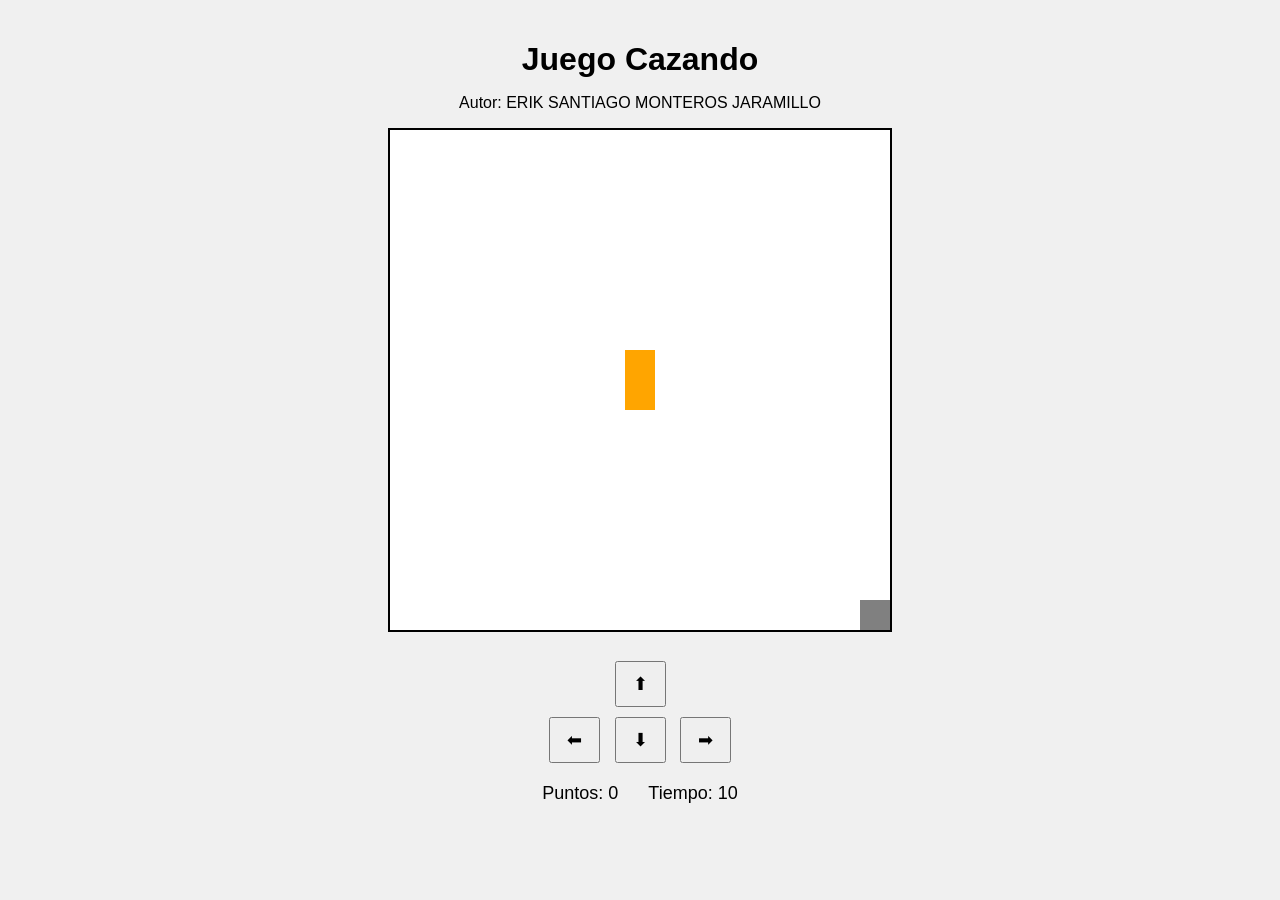
==== cazando.html @ fe37938d "mover botones complementarios" ====
<!DOCTYPE html>
<html>
<head>
  <title>Juego Cazando</title>
  <link rel="stylesheet" href="cazando.css"/>

</head>
<body onload="iniciarJuego()">

  <h1>Juego Cazando</h1>
  <p>Autor: ERIK SANTIAGO MONTEROS JARAMILLO</p>
  <canvas width="500px" height="500px" id="areaJuego"></canvas>
  


  <div class="controles">
    <button onclick="moverArriba()">⬆</button>
    <br>
    <button onclick="moverIzquierda()">⬅</button>
    <button onclick="moverAbajo()">⬇</button>
    <button onclick="moverDerecha()">➡</button>
  </div>


  <div class="panel">
    <span>Puntos: <span id="puntos">0</span></span>
    <span>Tiempo: <span id="tiempo">10</span></span>
  </div>

  <p id="mensaje"></p>
  
  <script src="cazando.js"></script>

</body>
</html>
---- cazando.css ----
body {
  text-align: center;
  font-family: Arial, sans-serif;
  background: #f0f0f0;
  margin: 0;
  padding: 20px;
}

h1 {
  margin-bottom: 5px;
}

.panel {
  margin: 15px 0;
  font-size: 18px;
  display: flex;
  justify-content: center;
  gap: 30px;
}

canvas {
  background: white;
  border: 2px solid black;
}

.controles {
  margin-top: 20px;
}

button {
  margin: 5px;
  padding: 10px 16px;
  font-size: 18px;
  cursor: pointer;
}

#mensaje {
  font-size: 20px;
  font-weight: bold;
  color: darkred;
  margin-top: 15px;
}
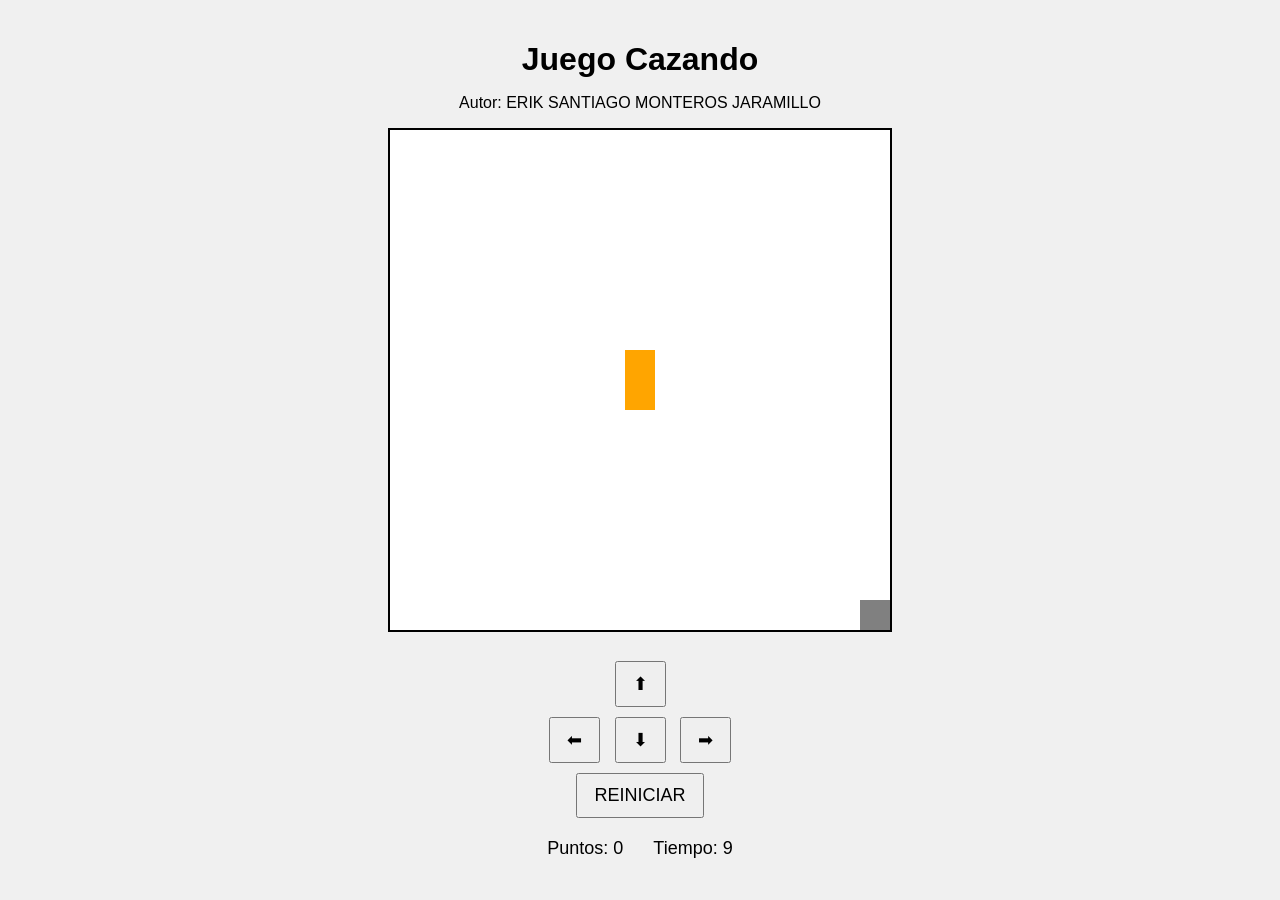
==== commit ff294125: "parte 6, botón reiniciar juego" ====
--- a/cazando.html
+++ b/cazando.html
@@ -14,11 +14,14 @@
 
 
   <div class="controles">
+    
     <button onclick="moverArriba()">⬆</button>
     <br>
     <button onclick="moverIzquierda()">⬅</button>
     <button onclick="moverAbajo()">⬇</button>
     <button onclick="moverDerecha()">➡</button>
+    <br>
+    <button onclick="reiniciarJuego()">REINICIAR</button>
   </div>
 
 
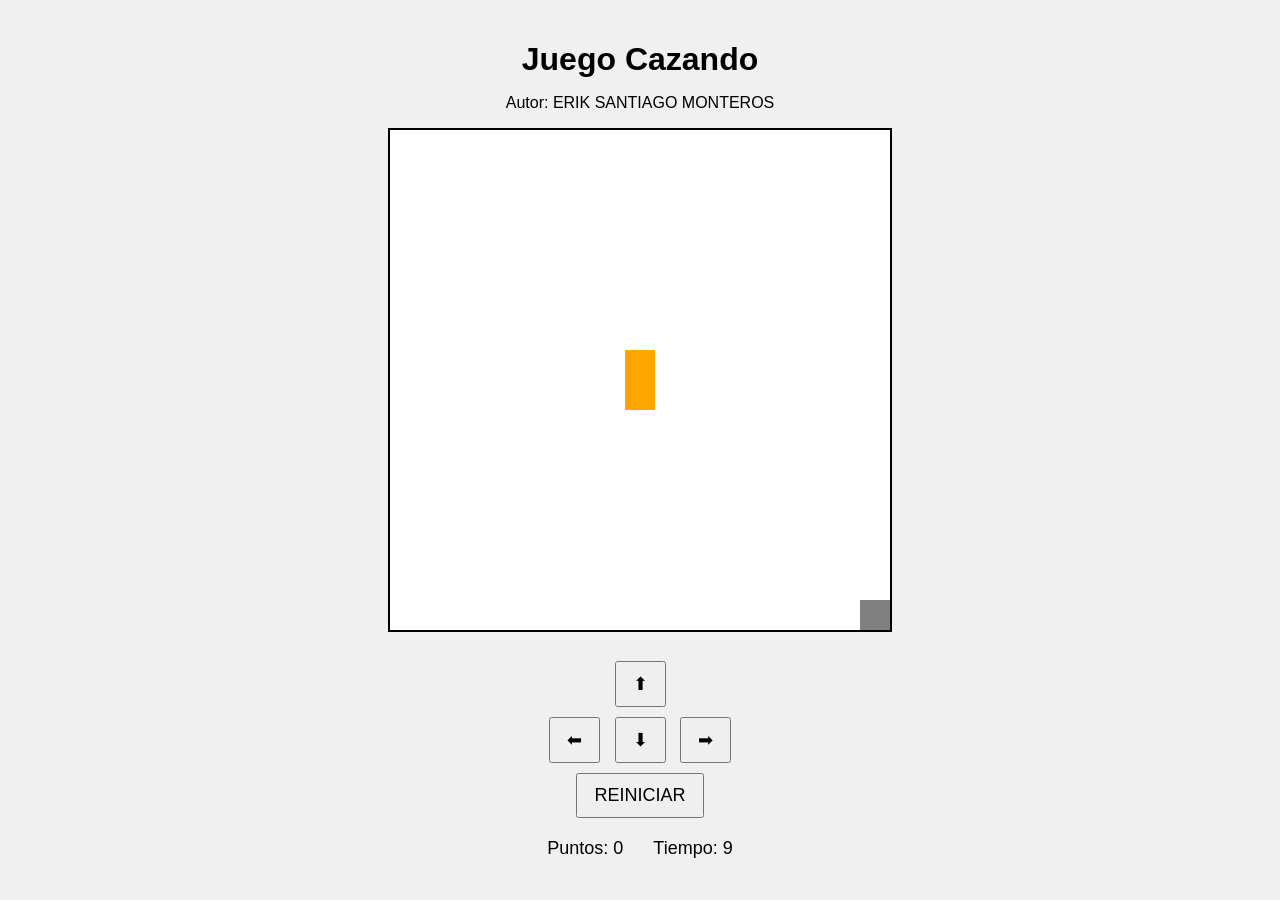
==== commit 62d9b356: "revision" ====
--- a/cazando.html
+++ b/cazando.html
@@ -8,7 +8,7 @@
 <body onload="iniciarJuego()">
 
   <h1>Juego Cazando</h1>
-  <p>Autor: ERIK SANTIAGO MONTEROS JARAMILLO</p>
+  <p>Autor: ERIK SANTIAGO MONTEROS</p>
   <canvas width="500px" height="500px" id="areaJuego"></canvas>
   
 
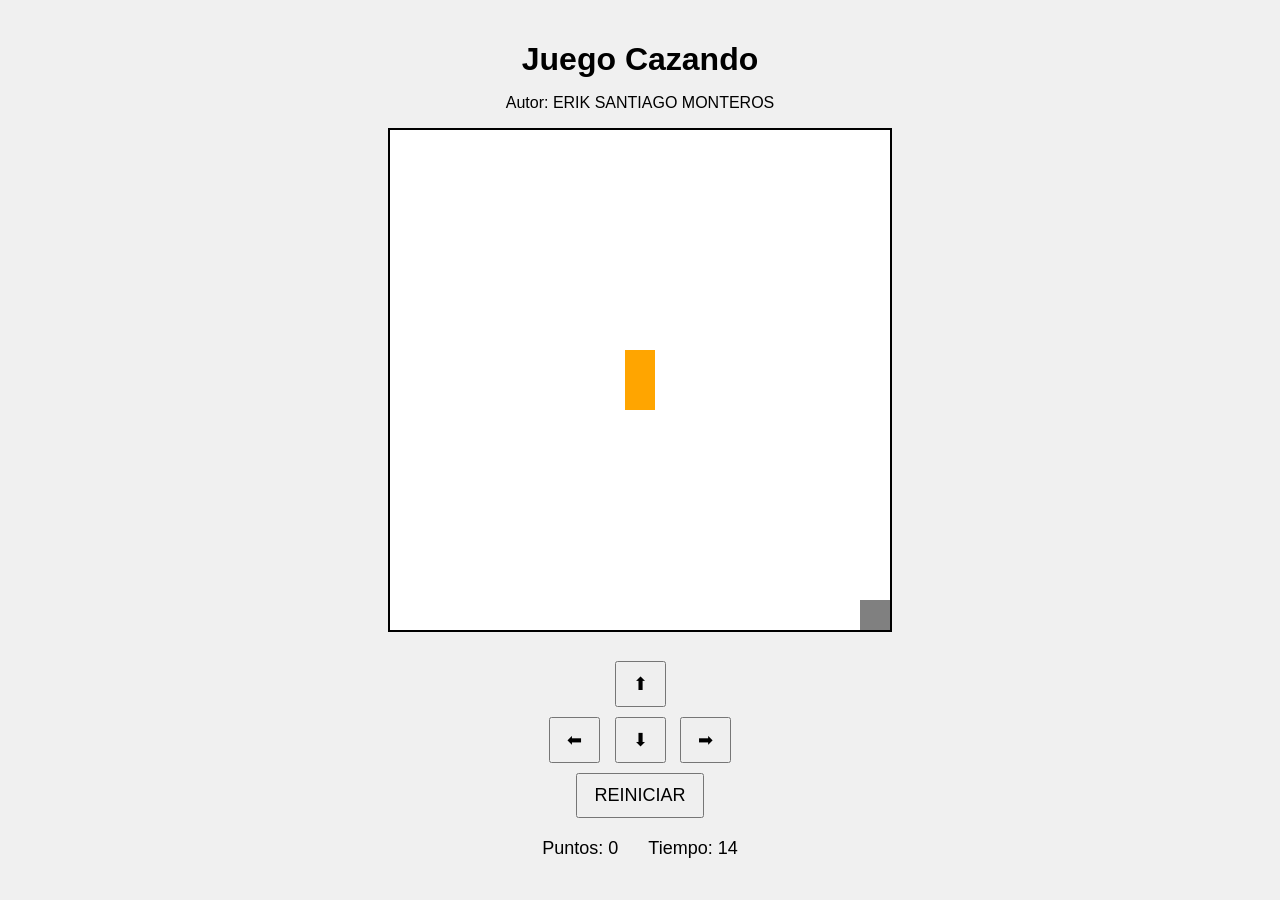
==== commit f00f5742: "modificacion" ====
--- a/cazando.html
+++ b/cazando.html
@@ -27,7 +27,7 @@
 
   <div class="panel">
     <span>Puntos: <span id="puntos">0</span></span>
-    <span>Tiempo: <span id="tiempo">10</span></span>
+    <span>Tiempo: <span id="tiempo">15</span></span>
   </div>
 
   <p id="mensaje"></p>
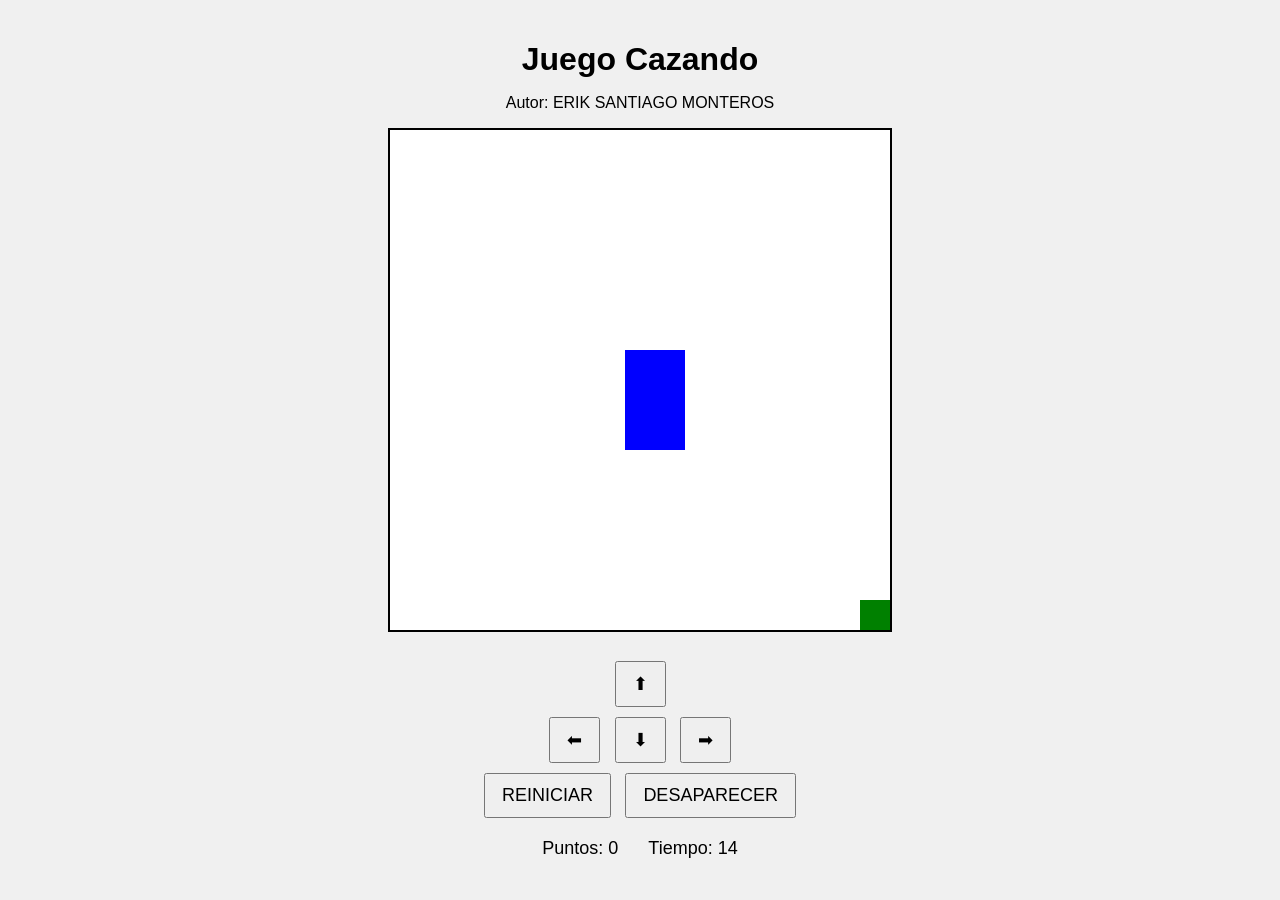
==== commit 3f650c6d: "evaluacion" ====
--- a/cazando.html
+++ b/cazando.html
@@ -22,6 +22,7 @@
     <button onclick="moverDerecha()">➡</button>
     <br>
     <button onclick="reiniciarJuego()">REINICIAR</button>
+    <button onclick="desaparecerPersonaje()">DESAPARECER</button>
   </div>
 
 
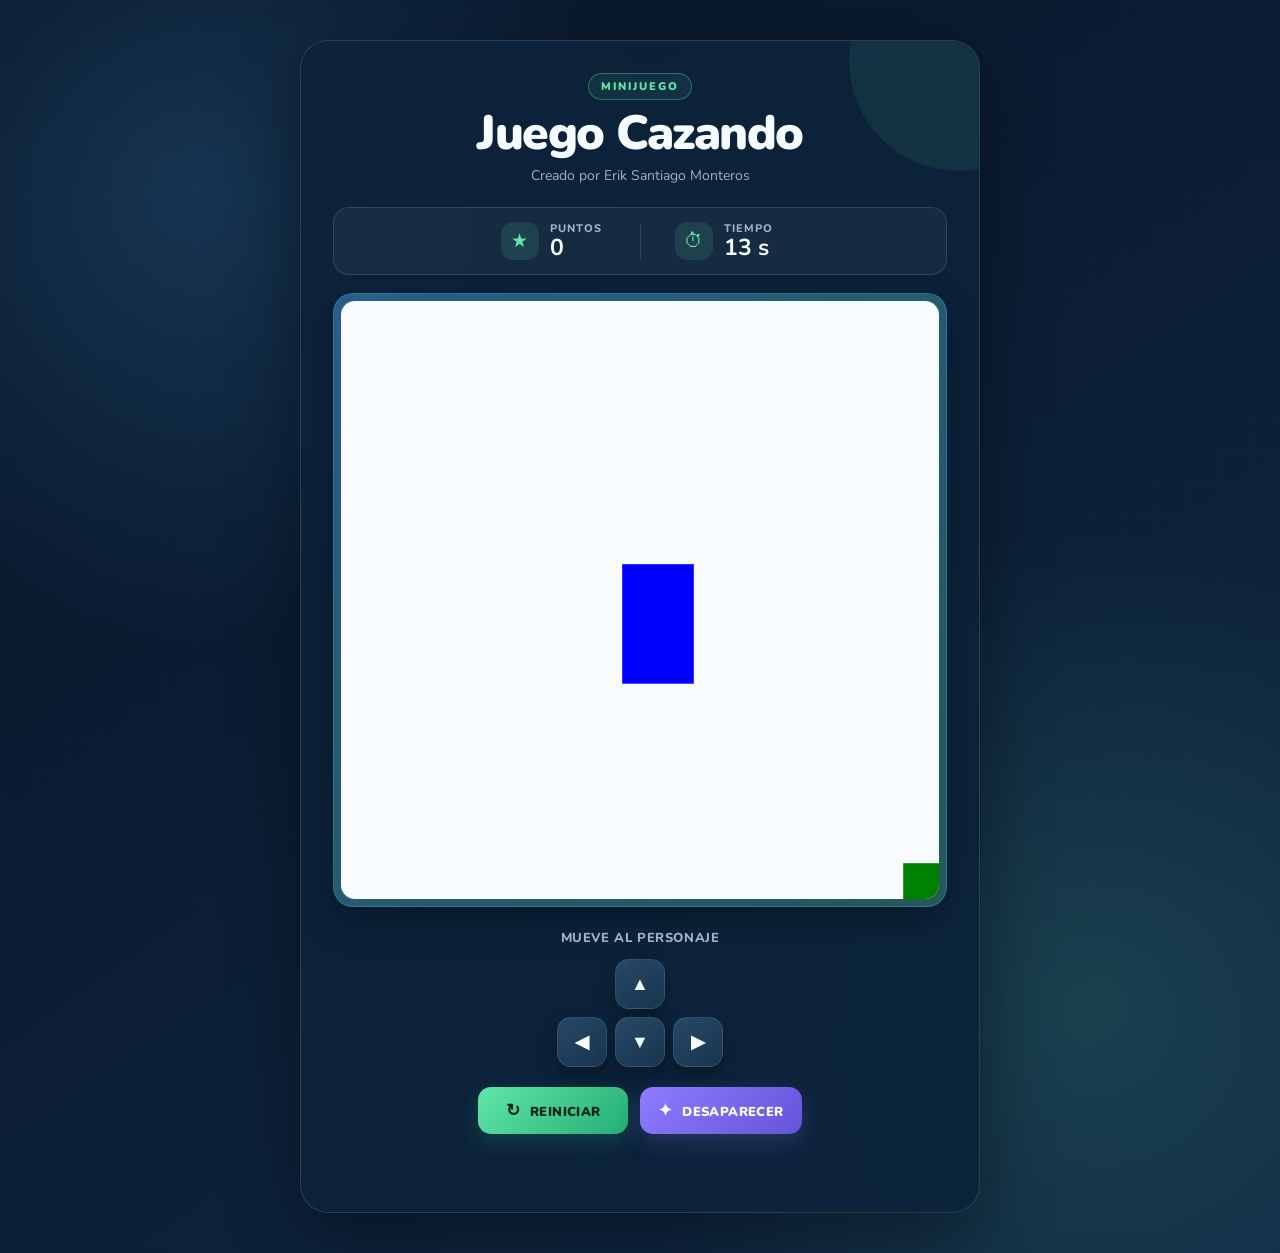
==== commit 6e28f9a2: "commit 1" ====
--- a/cazando.html
+++ b/cazando.html
@@ -1,39 +1,51 @@
 <!DOCTYPE html>
-<html>
+<html lang="es">
 <head>
+  <meta charset="UTF-8">
+  <meta name="viewport" content="width=device-width, initial-scale=1.0">
   <title>Juego Cazando</title>
-  <link rel="stylesheet" href="cazando.css"/>
-
+  <link rel="stylesheet" href="cazando.css">
 </head>
 <body onload="iniciarJuego()">
+  <main class="juego">
+    <header class="encabezado">
+      <span class="etiqueta">MINIJUEGO</span>
+      <h1>Juego Cazando</h1>
+      <p class="autor">Creado por Erik Santiago Monteros</p>
+    </header>
 
-  <h1>Juego Cazando</h1>
-  <p>Autor: ERIK SANTIAGO MONTEROS</p>
-  <canvas width="500px" height="500px" id="areaJuego"></canvas>
-  
+    <section class="panel" aria-label="Marcador del juego">
+      <div class="dato">
+        <span class="dato-icono">★</span>
+        <div><span class="dato-titulo">Puntos</span><strong id="puntos">0</strong></div>
+      </div>
+      <div class="separador"></div>
+      <div class="dato">
+        <span class="dato-icono">⏱</span>
+        <div><span class="dato-titulo">Tiempo</span><strong><span id="tiempo">15</span> s</strong></div>
+      </div>
+    </section>
 
+    <div class="tablero">
+      <canvas width="500" height="500" id="areaJuego">Tu navegador no puede mostrar este juego.</canvas>
+    </div>
 
-  <div class="controles">
-    
-    <button onclick="moverArriba()">⬆</button>
-    <br>
-    <button onclick="moverIzquierda()">⬅</button>
-    <button onclick="moverAbajo()">⬇</button>
-    <button onclick="moverDerecha()">➡</button>
-    <br>
-    <button onclick="reiniciarJuego()">REINICIAR</button>
-    <button onclick="desaparecerPersonaje()">DESAPARECER</button>
-  </div>
+    <section class="controles" aria-label="Controles del juego">
+      <p class="instruccion">Mueve al personaje</p>
+      <div class="direcciones">
+        <button class="boton-direccion arriba" onclick="moverArriba()" aria-label="Mover arriba">▲</button>
+        <button class="boton-direccion izquierda" onclick="moverIzquierda()" aria-label="Mover a la izquierda">◀</button>
+        <button class="boton-direccion abajo" onclick="moverAbajo()" aria-label="Mover abajo">▼</button>
+        <button class="boton-direccion derecha" onclick="moverDerecha()" aria-label="Mover a la derecha">▶</button>
+      </div>
+      <div class="acciones">
+        <button class="boton-accion reiniciar" onclick="reiniciarJuego()"><span>↻</span> Reiniciar</button>
+        <button class="boton-accion desaparecer" onclick="desaparecerPersonaje()"><span>✦</span> Desaparecer</button>
+      </div>
+    </section>
 
-
-  <div class="panel">
-    <span>Puntos: <span id="puntos">0</span></span>
-    <span>Tiempo: <span id="tiempo">15</span></span>
-  </div>
-
-  <p id="mensaje"></p>
-  
+    <p id="mensaje" role="status" aria-live="polite"></p>
+  </main>
   <script src="cazando.js"></script>
-
 </body>
 </html>
--- a/cazando.css
+++ b/cazando.css
@@ -1,42 +1,240 @@
+@import url("https://fonts.googleapis.com/css2?family=Nunito:wght@400;600;700;800;900&display=swap");
+
+:root {
+  --fondo-oscuro: #071426;
+  --fondo-medio: #102945;
+  --tarjeta: rgba(13, 35, 59, 0.92);
+  --borde: rgba(255, 255, 255, 0.12);
+  --texto: #f6fbff;
+  --texto-suave: #9eb2c8;
+  --verde: #62e6a7;
+  --verde-oscuro: #24ae76;
+  --morado: #8d7cff;
+  --rojo: #ff6b7a;
+  --sombra: 0 24px 70px rgba(0, 0, 0, 0.38);
+}
+
+* { box-sizing: border-box; }
+
 body {
+  min-height: 100vh;
+  margin: 0;
+  padding: 40px 18px;
+  display: grid;
+  place-items: center;
+  color: var(--texto);
+  font-family: "Nunito", Arial, sans-serif;
   text-align: center;
-  font-family: Arial, sans-serif;
-  background: #f0f0f0;
+  background:
+    radial-gradient(circle at 15% 15%, rgba(85, 184, 255, 0.18), transparent 30%),
+    radial-gradient(circle at 85% 80%, rgba(98, 230, 167, 0.14), transparent 32%),
+    linear-gradient(145deg, var(--fondo-oscuro), var(--fondo-medio));
+}
+
+body::before {
+  content: "";
+  position: fixed;
+  inset: 0;
+  pointer-events: none;
+  opacity: 0.22;
+  background-image:
+    linear-gradient(rgba(255, 255, 255, 0.035) 1px, transparent 1px),
+    linear-gradient(90deg, rgba(255, 255, 255, 0.035) 1px, transparent 1px);
+  background-size: 32px 32px;
+}
+
+.juego {
+  position: relative;
+  width: min(100%, 680px);
+  padding: 32px;
+  overflow: hidden;
+  border: 1px solid var(--borde);
+  border-radius: 28px;
+  background: var(--tarjeta);
+  box-shadow: var(--sombra);
+  backdrop-filter: blur(12px);
+}
+
+.juego::after {
+  content: "";
+  position: absolute;
+  top: -90px;
+  right: -90px;
+  width: 220px;
+  height: 220px;
+  border-radius: 50%;
+  background: rgba(98, 230, 167, 0.08);
+  pointer-events: none;
+}
+
+.encabezado { position: relative; z-index: 1; margin-bottom: 22px; }
+
+.etiqueta {
+  display: inline-block;
+  margin-bottom: 8px;
+  padding: 5px 12px;
+  border: 1px solid rgba(98, 230, 167, 0.35);
+  border-radius: 999px;
+  color: var(--verde);
+  background: rgba(98, 230, 167, 0.08);
+  font-size: 11px;
+  font-weight: 900;
+  letter-spacing: 2px;
+}
+
+h1 {
   margin: 0;
-  padding: 20px;
-}
-
-h1 {
-  margin-bottom: 5px;
-}
+  font-size: clamp(32px, 6vw, 48px);
+  font-weight: 900;
+  line-height: 1.05;
+  letter-spacing: -1.5px;
+}
+
+.autor { margin: 8px 0 0; color: var(--texto-suave); font-size: 14px; }
 
 .panel {
-  margin: 15px 0;
+  display: flex;
+  align-items: center;
+  justify-content: center;
+  gap: 34px;
+  margin-bottom: 18px;
+  padding: 13px 22px;
+  border: 1px solid var(--borde);
+  border-radius: 16px;
+  background: rgba(255, 255, 255, 0.045);
+}
+
+.dato {
+  min-width: 105px;
+  display: flex;
+  align-items: center;
+  gap: 11px;
+  text-align: left;
+}
+
+.dato-icono {
+  display: grid;
+  width: 38px;
+  height: 38px;
+  place-items: center;
+  flex-shrink: 0;
+  border-radius: 12px;
+  color: var(--verde);
+  background: rgba(98, 230, 167, 0.12);
+  font-size: 19px;
+}
+
+.dato-titulo {
+  display: block;
+  color: var(--texto-suave);
+  font-size: 11px;
+  font-weight: 800;
+  letter-spacing: 1px;
+  text-transform: uppercase;
+}
+
+.dato strong { font-size: 23px; line-height: 1; }
+.separador { width: 1px; height: 35px; background: var(--borde); }
+
+.tablero {
+  padding: 7px;
+  border: 1px solid rgba(85, 184, 255, 0.25);
+  border-radius: 20px;
+  background: linear-gradient(135deg, rgba(85, 184, 255, 0.4), rgba(98, 230, 167, 0.28));
+  box-shadow: 0 14px 35px rgba(0, 0, 0, 0.28);
+}
+
+canvas {
+  display: block;
+  width: 100%;
+  height: auto;
+  border-radius: 14px;
+  background: #f8fcff;
+}
+
+.controles { margin-top: 22px; }
+
+.instruccion {
+  margin: 0 0 12px;
+  color: var(--texto-suave);
+  font-size: 13px;
+  font-weight: 800;
+  letter-spacing: 0.6px;
+  text-transform: uppercase;
+}
+
+.direcciones {
+  width: 166px;
+  margin: 0 auto 20px;
+  display: grid;
+  grid-template-columns: repeat(3, 50px);
+  grid-template-rows: repeat(2, 50px);
+  gap: 8px;
+}
+
+button {
+  border: 0;
+  color: var(--texto);
+  font-family: inherit;
+  font-weight: 900;
+  cursor: pointer;
+  transition: transform 0.16s ease, box-shadow 0.16s ease, filter 0.16s ease;
+}
+
+button:hover { transform: translateY(-2px); filter: brightness(1.1); }
+button:active { transform: translateY(1px) scale(0.97); }
+button:focus-visible { outline: 3px solid rgba(98, 230, 167, 0.42); outline-offset: 3px; }
+
+.boton-direccion {
+  border: 1px solid rgba(255, 255, 255, 0.1);
+  border-radius: 14px;
+  background: linear-gradient(145deg, #264866, #19354f);
+  box-shadow: 0 6px 0 #0a1c2d, 0 10px 18px rgba(0, 0, 0, 0.25);
   font-size: 18px;
-  display: flex;
-  justify-content: center;
-  gap: 30px;
-}
-
-canvas {
-  background: white;
-  border: 2px solid black;
-}
-
-.controles {
-  margin-top: 20px;
-}
-
-button {
-  margin: 5px;
-  padding: 10px 16px;
-  font-size: 18px;
-  cursor: pointer;
+}
+
+.boton-direccion:active { box-shadow: 0 2px 0 #0a1c2d; }
+.arriba { grid-column: 2; grid-row: 1; }
+.izquierda { grid-column: 1; grid-row: 2; }
+.abajo { grid-column: 2; grid-row: 2; }
+.derecha { grid-column: 3; grid-row: 2; }
+
+.acciones { display: flex; justify-content: center; gap: 12px; }
+
+.boton-accion {
+  min-width: 150px;
+  padding: 12px 18px;
+  border-radius: 13px;
+  font-size: 13px;
+  letter-spacing: 0.4px;
+  text-transform: uppercase;
+}
+
+.boton-accion span { margin-right: 5px; font-size: 17px; }
+.reiniciar {
+  color: #062719;
+  background: linear-gradient(135deg, var(--verde), var(--verde-oscuro));
+  box-shadow: 0 8px 22px rgba(36, 174, 118, 0.22);
+}
+
+.desaparecer {
+  background: linear-gradient(135deg, var(--morado), #6554d9);
+  box-shadow: 0 8px 22px rgba(141, 124, 255, 0.2);
 }
 
 #mensaje {
-  font-size: 20px;
-  font-weight: bold;
-  color: darkred;
-  margin-top: 15px;
-}+  min-height: 28px;
+  margin: 18px 0 0;
+  color: var(--rojo);
+  font-size: 19px;
+  font-weight: 900;
+}
+
+@media (max-width: 600px) {
+  body { padding: 16px 10px; }
+  .juego { padding: 22px 14px; border-radius: 22px; }
+  .panel { gap: 15px; padding-inline: 12px; }
+  .dato { min-width: 0; }
+  .acciones { flex-direction: column; align-items: stretch; }
+  .boton-accion { width: 100%; }
+}
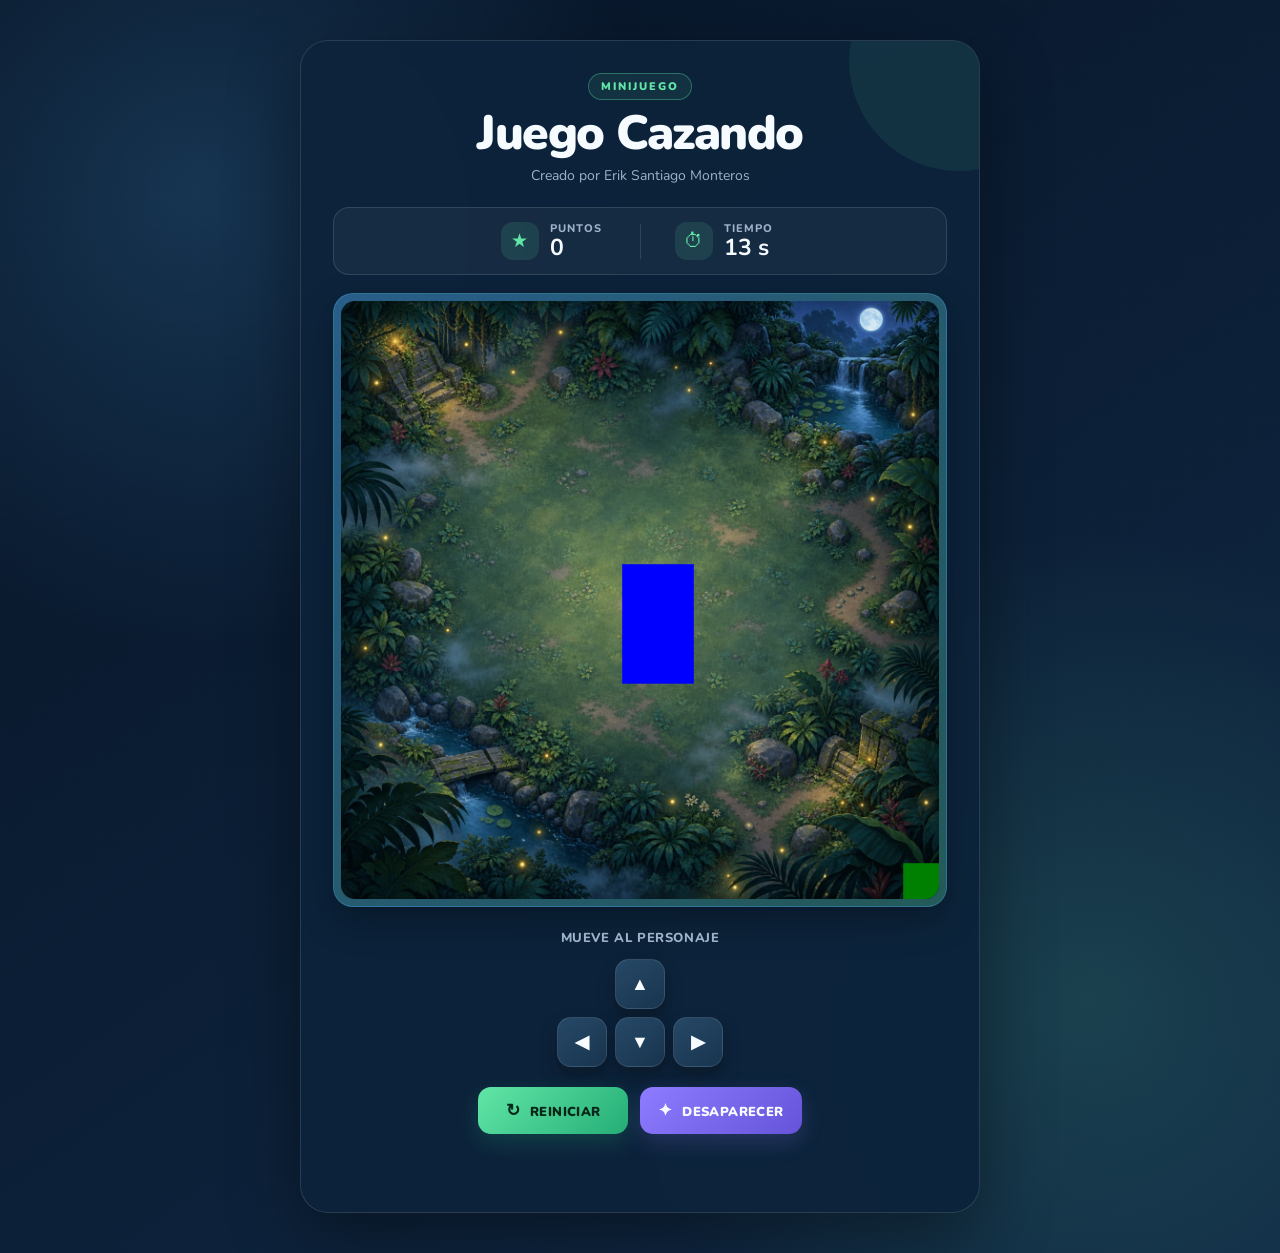
==== commit e5592ade: "commit 2, pruebas juego cazando" ====
--- a/cazando.html
+++ b/cazando.html
@@ -4,6 +4,7 @@
   <meta charset="UTF-8">
   <meta name="viewport" content="width=device-width, initial-scale=1.0">
   <title>Juego Cazando</title>
+  <link rel="preload" href="fondo-cazando.png" as="image">
   <link rel="stylesheet" href="cazando.css">
 </head>
 <body onload="iniciarJuego()">
--- a/cazando.css
+++ b/cazando.css
@@ -149,7 +149,11 @@
   width: 100%;
   height: auto;
   border-radius: 14px;
-  background: #f8fcff;
+  background-color: #183f38;
+  background-image: url("fondo-cazando.png");
+  background-position: center;
+  background-repeat: no-repeat;
+  background-size: cover;
 }
 
 .controles { margin-top: 22px; }
